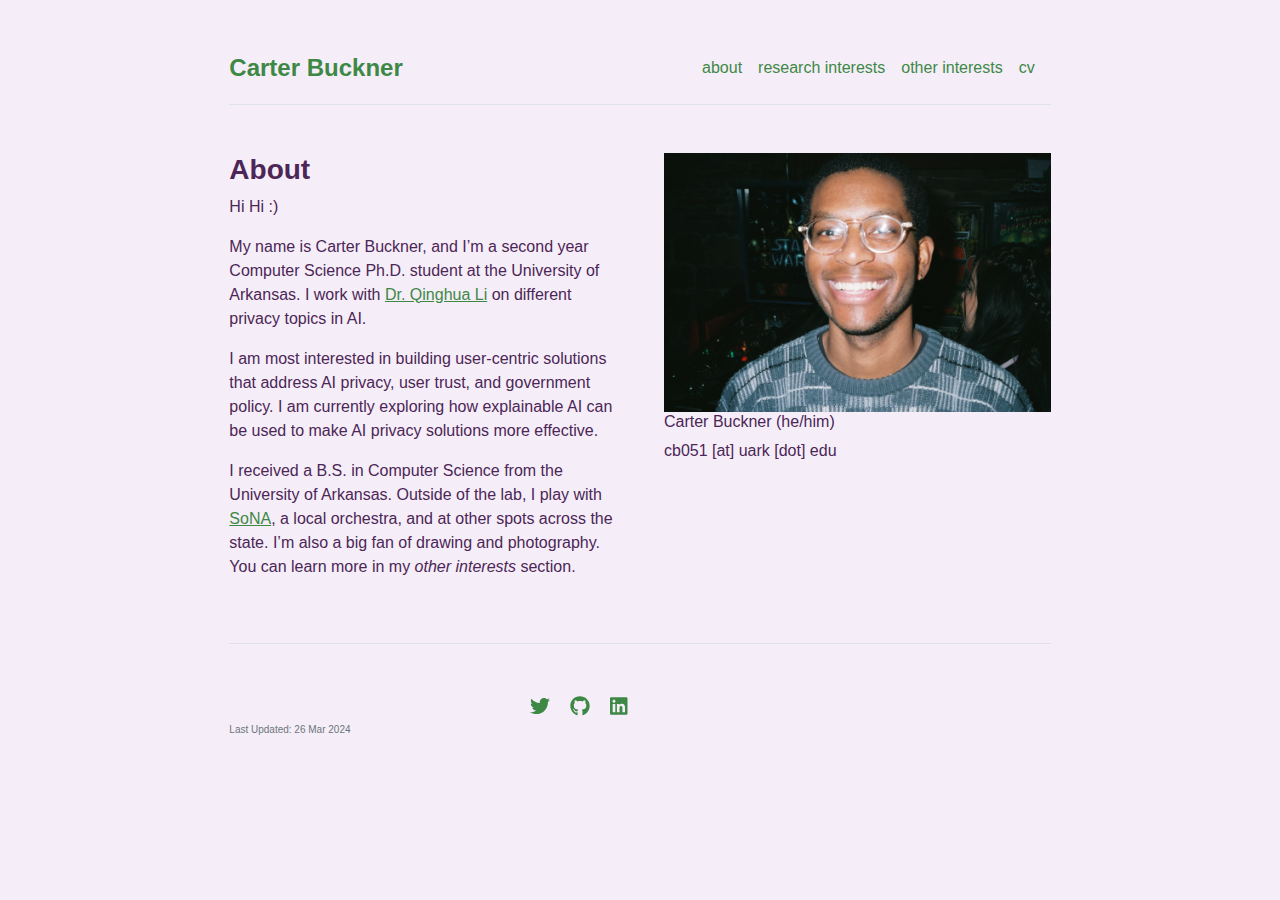
==== index.html @ b9cc289f "updated cv" ====
<!DOCTYPE html>
<html lang="en-US">
  <head>
  <meta name="google-site-verification" content="55He4UuFgw5uAUgKMU8V-gF5ZSq__L8Th7u3SWeIK7E" />
  <meta name="viewport" content="width=device-width, initial-scale=1">
  <meta charset="utf-8">
  
    <title>Carter Buckner</title>
  
  
  <link rel="stylesheet" href="/assets/libs/bootstrap/bootstrap.min.css">
  <script defer src="/assets/libs/fontawesome/all.min.js"></script>
  <link rel="stylesheet" href="/assets/css/main.css">
  <link rel="apple-touch-icon" sizes="152x152" href="/assets/apple-icon-152x152.png">
  <link rel="shortcut icon" href="/assets/favicon.ico">
  <link rel="preconnect" href="https://fonts.gstatic.com">
    <link href="https://fonts.googleapis.com/css2?family=Roboto:ital,wght@0,300;0,400;0,700;1,400&display=swap" rel="stylesheet">
</head>

  <body>
    <div class="col-lg-8 mx-auto p-3 py-md-5">
      <header class="d-flex flex-column flex-md-row align-items-center pb-3 mb-5 border-bottom">
  <div>
    <a href="/" class="d-flex align-items-center text-decoration-none">
      <span class="fs-4 fw-bold">Carter Buckner</span>
    </a>
<!--    <a href="/" class="d-flex align-items-center text-decoration-none">-->
<!--      <span>My name is Carter Buckner. I work with Qinghua Li on different privacy topics in AI.</span>-->
<!--    </a>-->
  </div>
  <nav class="d-inline-flex mt-2 mt-md-0 ms-md-auto">
    
      <a class="me-3 py-2 text-decoration-none" href="/">about</a>
    
      <a class="me-3 py-2 text-decoration-none" href="/research_interests/">research interests</a>
    
      <a class="me-3 py-2 text-decoration-none" href="/other_interests/">other interests</a>
    
      <a class="me-3 py-2 text-decoration-none" href="/cv/">cv</a>
    
  </nav>
</header>

      <div>
        <h3 class="fw-bold"></h3>
      </div>
      <div>
        <div class="row g-5 mb-5">
  <div class="col-md-6">
    <h3 class="fw-bold">About</h3>
    <!--about me-->

<p>Hi Hi :)</p>

<p>My name is Carter Buckner, and I’m a second year Computer Science Ph.D. student at the University of Arkansas. I work with <a href="http://csce.uark.edu/~qinghual/">Dr. Qinghua Li</a> on different privacy topics in AI.</p>

<p>I am most interested in building user-centric solutions that address AI privacy, user trust, and government policy. I am currently exploring how explainable AI can be used to make AI privacy solutions more effective.</p>

<p>I received a B.S. in Computer Science from the University of Arkansas. Outside of the lab, I play with <a href="https://www.sonamusic.org/">SoNA</a>, a local orchestra, and at other spots across the state. I’m also a big fan of drawing and photography. You can learn more in my <em>other interests</em> section.</p>

  </div>
  <div class="col-md-6">
    <img src="/images/carter_buckner.jpeg" alt="Home" width="100%">
      <h6>Carter Buckner (he/him)</h6>
      cb051 [at] uark [dot] edu
  </div>
<!--  <div class="right_picture_title">-->
<!--    <h6>Carter Buckner (he/him)</h6>-->
<!--    cb051 [at] uark [dot] edu-->
<!--  </div>-->
</div>

<!--<div class="row g-5 mb-5">
  <div>
    <h3 class="fw-bold border-bottom pb-3 mb-5">Publications</h3>
    
      
    
  </div>
</div>
-->

<!--<div class="row g-5 mb-5">-->
<!--  <div class="col-md-12">-->
<!--    <h3 class="fw-bold border-bottom pb-3 mb-5">Updates</h3>-->
<!--    -->
<!--  </div>-->
<!--</div>-->


      </div>
      <footer class="pt-5 my-5 text-muted border-top">
  <div class="row">
    <div class="col-md-6 text-end social-media-icons">
      
        <a href="https://www.twitter.com/carterbuckner13" class="ms-3 fs-5"><i class="fab fa-twitter"></i></a>
      
        <a href="https://www.github.com/cb051" class="ms-3 fs-5"><i class="fab fa-github"></i></a>
      
        <a href="https://www.linkedin.com/carterbuckner" class="ms-3 fs-5"><i class="fab fa-linkedin"></i></a>
      
    </div>
    <p class="small-text">Last Updated: 26 Mar 2024</p>
  </div>
</footer>

    </div>
  </body>
</html>
---- assets/css/main.css ----
/* CURRENT THEME */
/* DEFAULT THEME
$backgroundColor: #ffffff;
$bodyColor: #000000;

$bodyFont: -apple-system,BlinkMacSystemFont,"Segoe UI",Helvetica,Arial,sans-serif,"Apple Color Emoji","Segoe UI Emoji","Segoe UI Symbol";
$linkColor: #212529 !important;
*/
body {
  background: #F5EEF8;
  color: #4C2656;
  font-family: -apple-system, BlinkMacSystemFont, "Segoe UI", Helvetica, Arial, sans-serif, "Apple Color Emoji", "Segoe UI Emoji", "Segoe UI Symbol";
}

body a {
  color: #3E8846 !important;
}

.right_picture_title {
  text-align: right;
}

.small-text {
  font-size: 10px;
}

/*# sourceMappingURL=main.css.map */
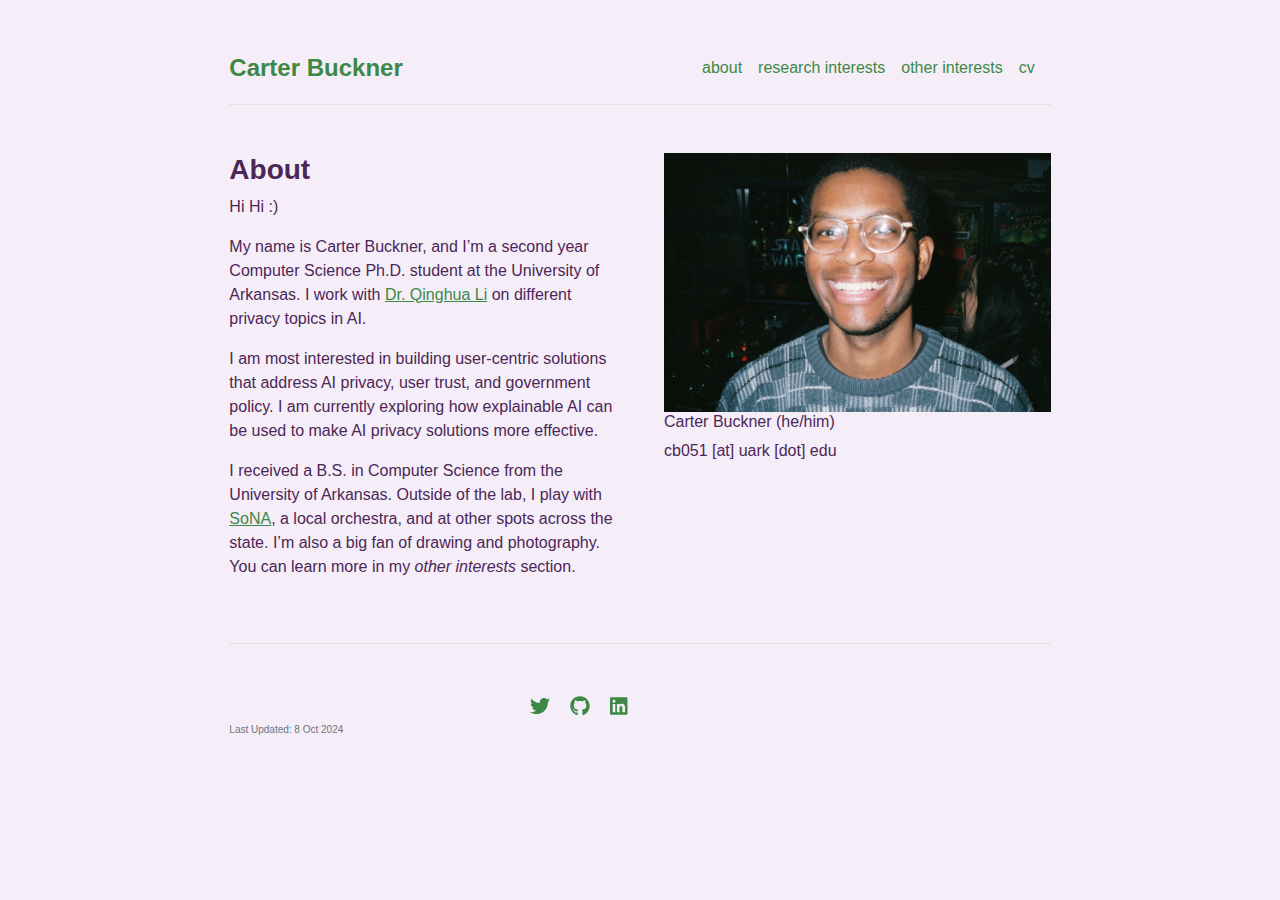
==== commit 2b958507: "web update" ====
--- a/index.html
+++ b/index.html
@@ -100,7 +100,7 @@
         <a href="https://www.linkedin.com/carterbuckner" class="ms-3 fs-5"><i class="fab fa-linkedin"></i></a>
       
     </div>
-    <p class="small-text">Last Updated: 26 Mar 2024</p>
+    <p class="small-text">Last Updated: 8 Oct 2024</p>
   </div>
 </footer>
 
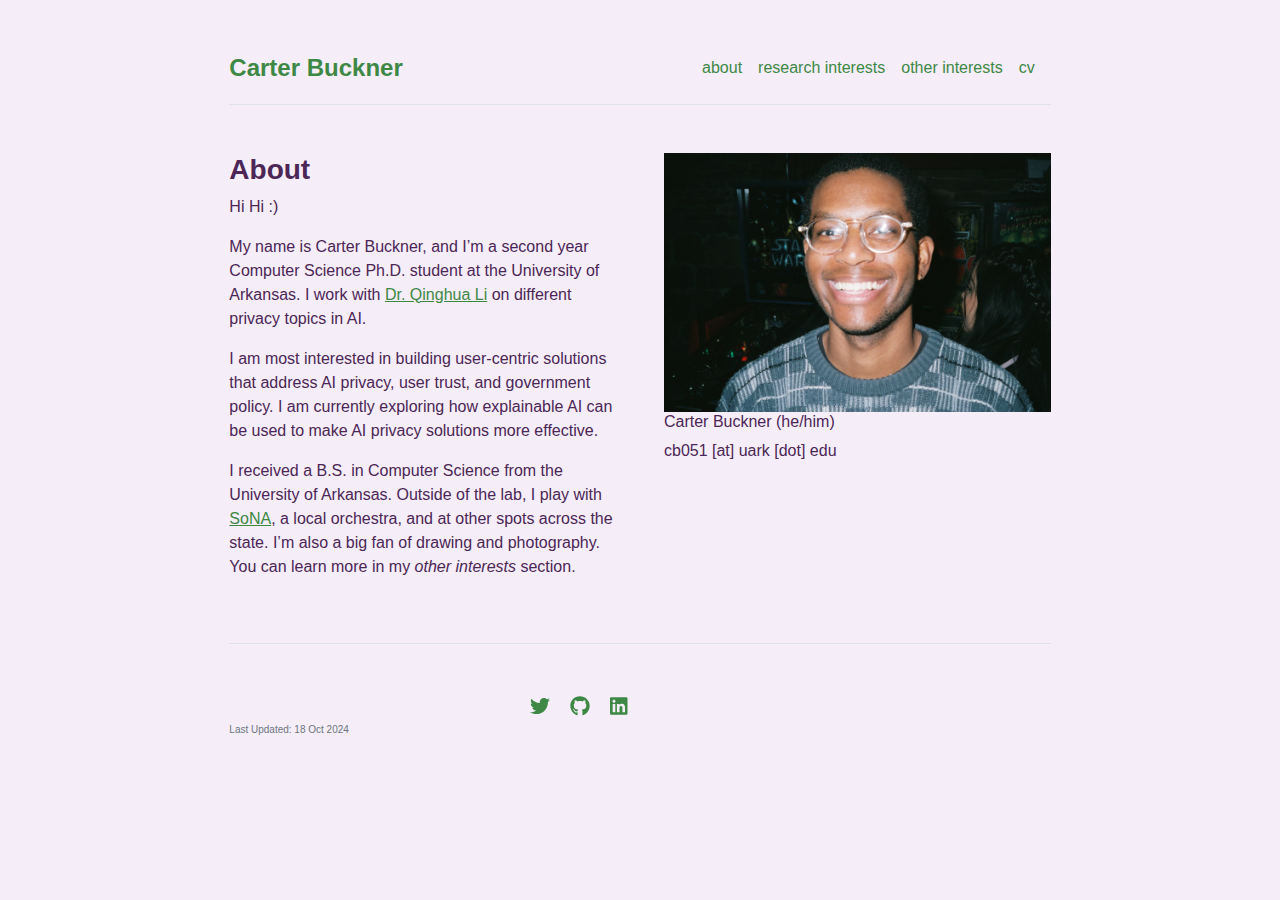
==== commit d98f696c: "web update" ====
--- a/index.html
+++ b/index.html
@@ -100,7 +100,7 @@
         <a href="https://www.linkedin.com/carterbuckner" class="ms-3 fs-5"><i class="fab fa-linkedin"></i></a>
       
     </div>
-    <p class="small-text">Last Updated: 8 Oct 2024</p>
+    <p class="small-text">Last Updated: 18 Oct 2024</p>
   </div>
 </footer>
 
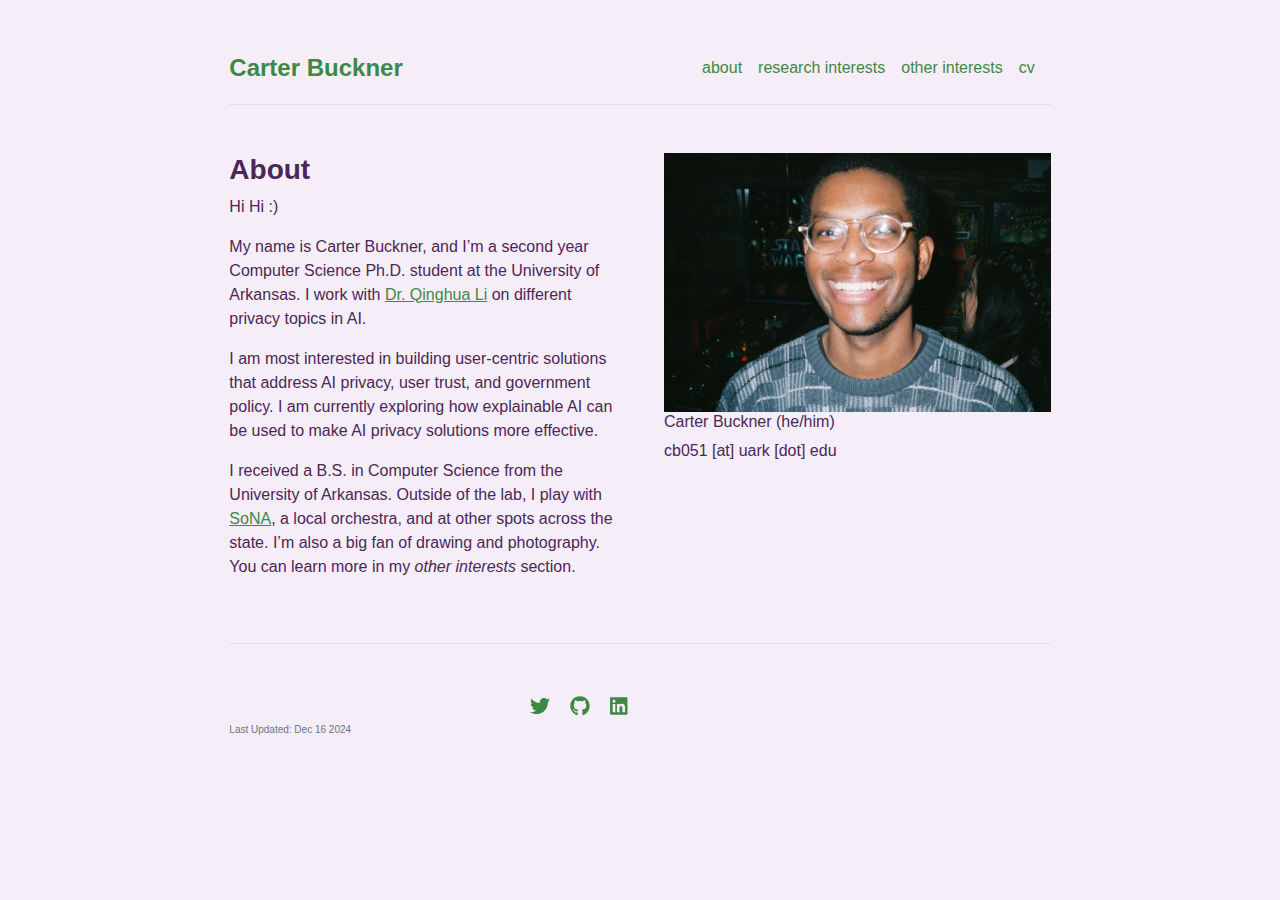
==== commit ea1171c2: "site update" ====
--- a/index.html
+++ b/index.html
@@ -100,7 +100,7 @@
         <a href="https://www.linkedin.com/carterbuckner" class="ms-3 fs-5"><i class="fab fa-linkedin"></i></a>
       
     </div>
-    <p class="small-text">Last Updated: 18 Oct 2024</p>
+    <p class="small-text">Last Updated: Dec 16 2024</p>
   </div>
 </footer>
 
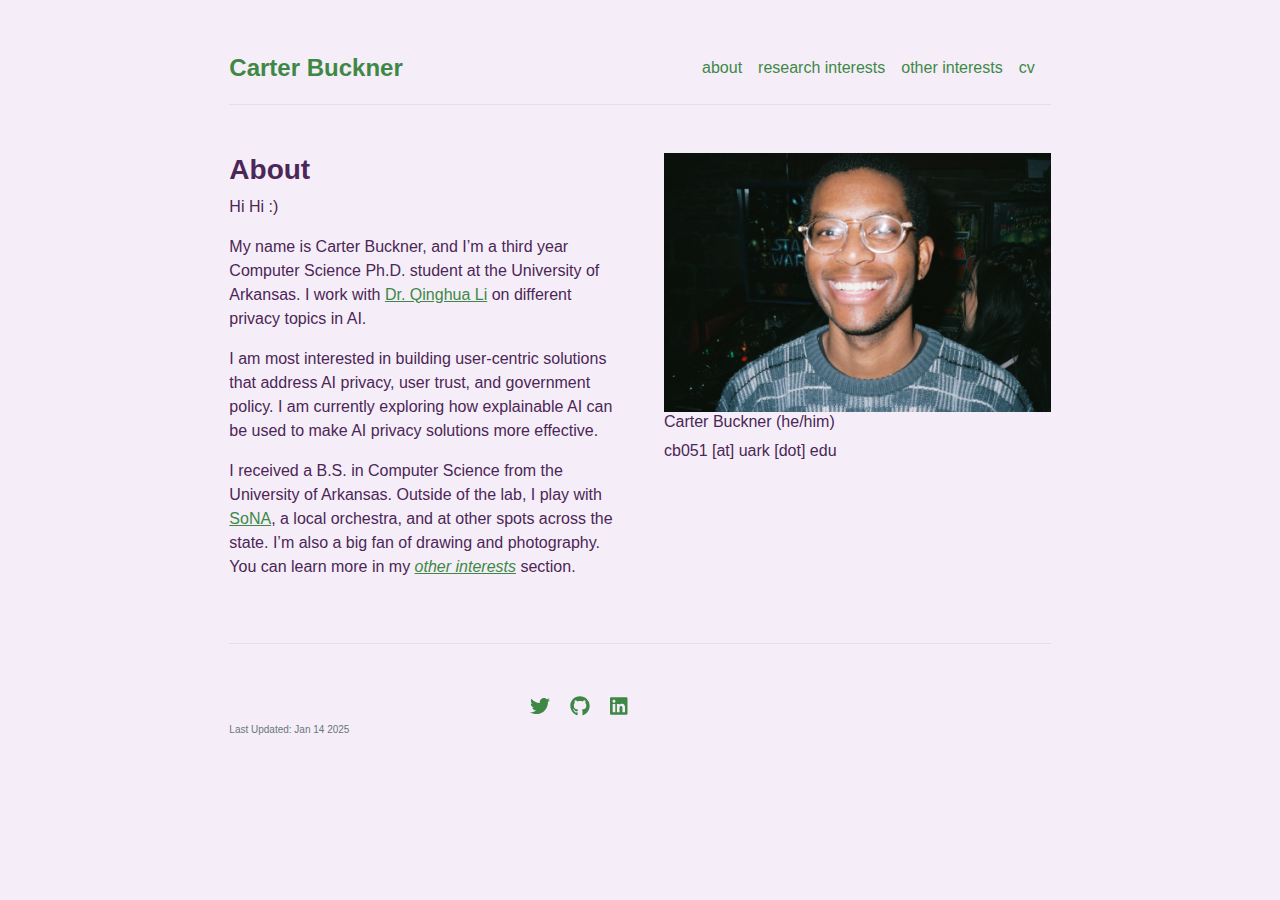
==== commit b25b5b88: "web update" ====
--- a/index.html
+++ b/index.html
@@ -52,11 +52,11 @@
 
 <p>Hi Hi :)</p>
 
-<p>My name is Carter Buckner, and I’m a second year Computer Science Ph.D. student at the University of Arkansas. I work with <a href="http://csce.uark.edu/~qinghual/">Dr. Qinghua Li</a> on different privacy topics in AI.</p>
+<p>My name is Carter Buckner, and I’m a third year Computer Science Ph.D. student at the University of Arkansas. I work with <a href="http://csce.uark.edu/~qinghual/">Dr. Qinghua Li</a> on different privacy topics in AI.</p>
 
 <p>I am most interested in building user-centric solutions that address AI privacy, user trust, and government policy. I am currently exploring how explainable AI can be used to make AI privacy solutions more effective.</p>
 
-<p>I received a B.S. in Computer Science from the University of Arkansas. Outside of the lab, I play with <a href="https://www.sonamusic.org/">SoNA</a>, a local orchestra, and at other spots across the state. I’m also a big fan of drawing and photography. You can learn more in my <em>other interests</em> section.</p>
+<p>I received a B.S. in Computer Science from the University of Arkansas. Outside of the lab, I play with <a href="https://www.sonamusic.org/">SoNA</a>, a local orchestra, and at other spots across the state. I’m also a big fan of drawing and photography. You can learn more in my <a href="/other_interests/"><em>other interests</em></a> section.</p>
 
   </div>
   <div class="col-md-6">
@@ -100,7 +100,7 @@
         <a href="https://www.linkedin.com/carterbuckner" class="ms-3 fs-5"><i class="fab fa-linkedin"></i></a>
       
     </div>
-    <p class="small-text">Last Updated: Dec 16 2024</p>
+    <p class="small-text">Last Updated: Jan 14 2025</p>
   </div>
 </footer>
 
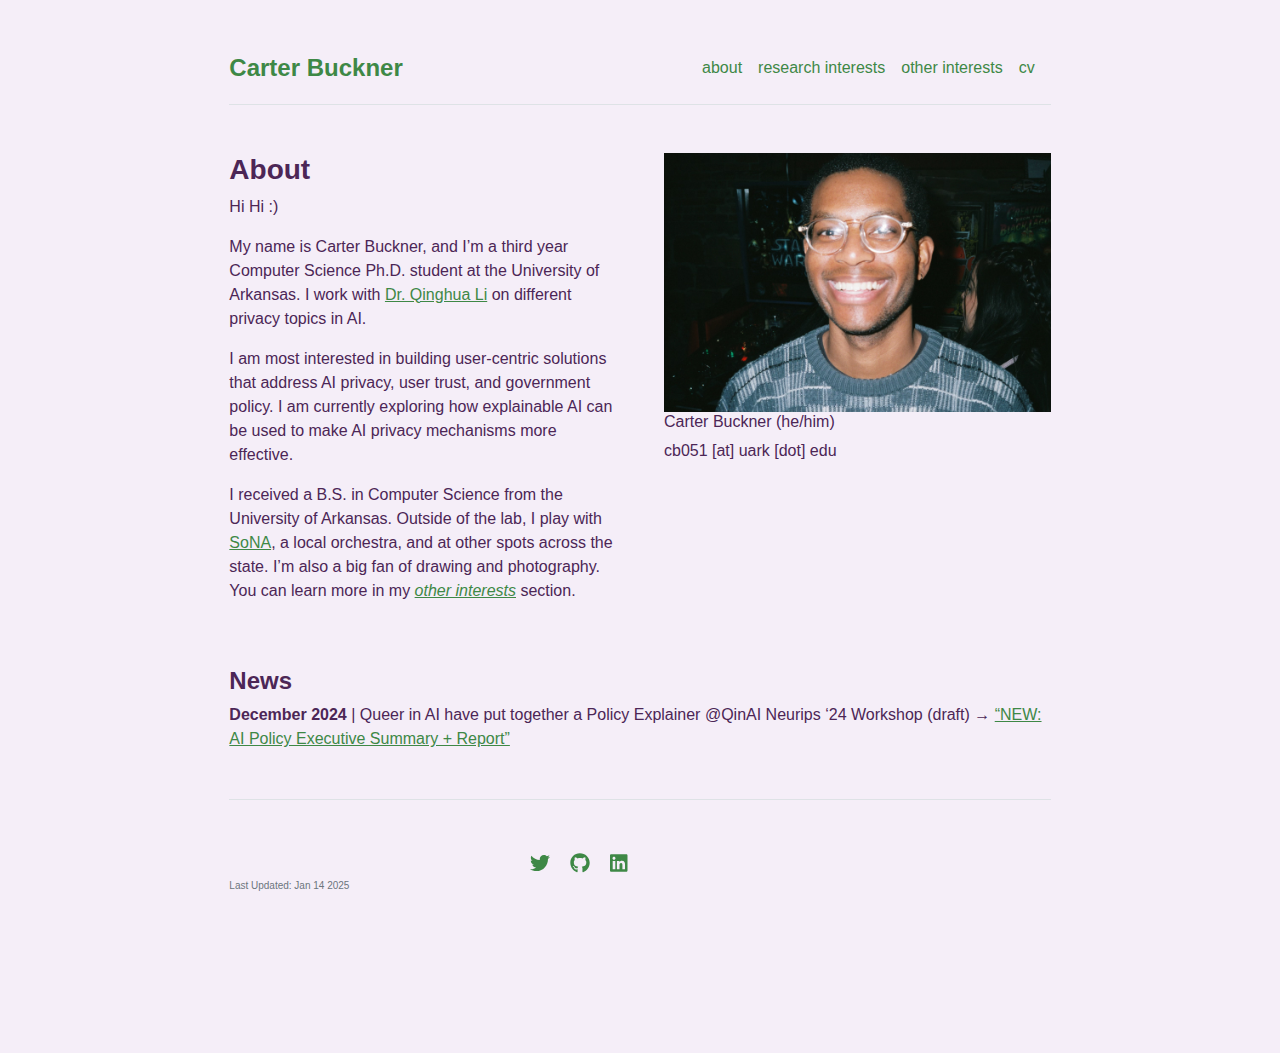
==== commit 66d0d6cd: "web update" ====
--- a/index.html
+++ b/index.html
@@ -25,7 +25,7 @@
       <span class="fs-4 fw-bold">Carter Buckner</span>
     </a>
 <!--    <a href="/" class="d-flex align-items-center text-decoration-none">-->
-<!--      <span>My name is Carter Buckner. I work with Qinghua Li on different privacy topics in AI.</span>-->
+<!--      <span>My name is Carter Buckner, and I’m a third year Computer Science Ph.D. student at the University of Arkansas. I work with Dr. Qinghua Li on different privacy topics in AI.</span>-->
 <!--    </a>-->
   </div>
   <nav class="d-inline-flex mt-2 mt-md-0 ms-md-auto">
@@ -54,7 +54,7 @@
 
 <p>My name is Carter Buckner, and I’m a third year Computer Science Ph.D. student at the University of Arkansas. I work with <a href="http://csce.uark.edu/~qinghual/">Dr. Qinghua Li</a> on different privacy topics in AI.</p>
 
-<p>I am most interested in building user-centric solutions that address AI privacy, user trust, and government policy. I am currently exploring how explainable AI can be used to make AI privacy solutions more effective.</p>
+<p>I am most interested in building user-centric solutions that address AI privacy, user trust, and government policy. I am currently exploring how explainable AI can be used to make AI privacy mechanisms more effective.</p>
 
 <p>I received a B.S. in Computer Science from the University of Arkansas. Outside of the lab, I play with <a href="https://www.sonamusic.org/">SoNA</a>, a local orchestra, and at other spots across the state. I’m also a big fan of drawing and photography. You can learn more in my <a href="/other_interests/"><em>other interests</em></a> section.</p>
 
@@ -64,28 +64,20 @@
       <h6>Carter Buckner (he/him)</h6>
       cb051 [at] uark [dot] edu
   </div>
-<!--  <div class="right_picture_title">-->
-<!--    <h6>Carter Buckner (he/him)</h6>-->
-<!--    cb051 [at] uark [dot] edu-->
-<!--  </div>-->
 </div>
+<div class="row g-5 mb-5">
+  <divclass="col-md-12">
+    <h4 class="fw-bold">News</h4>
+<div>
+    
+    
+<p><strong>December 2024</strong> | Queer in AI have put together a Policy Explainer @QinAI Neurips ‘24 Workshop (draft) → <a href="https://www.queerinai.com/policy-research">“NEW: AI Policy Executive Summary + Report”</a></p>
 
-<!--<div class="row g-5 mb-5">
-  <div>
-    <h3 class="fw-bold border-bottom pb-3 mb-5">Publications</h3>
-    
-      
-    
+
+
+<div>
   </div>
-</div>
--->
 
-<!--<div class="row g-5 mb-5">-->
-<!--  <div class="col-md-12">-->
-<!--    <h3 class="fw-bold border-bottom pb-3 mb-5">Updates</h3>-->
-<!--    -->
-<!--  </div>-->
-<!--</div>-->
 
 
       </div>
@@ -97,7 +89,7 @@
       
         <a href="https://www.github.com/cb051" class="ms-3 fs-5"><i class="fab fa-github"></i></a>
       
-        <a href="https://www.linkedin.com/carterbuckner" class="ms-3 fs-5"><i class="fab fa-linkedin"></i></a>
+        <a href="https://www.linkedin.com/in/carterbuckner/" class="ms-3 fs-5"><i class="fab fa-linkedin"></i></a>
       
     </div>
     <p class="small-text">Last Updated: Jan 14 2025</p>
